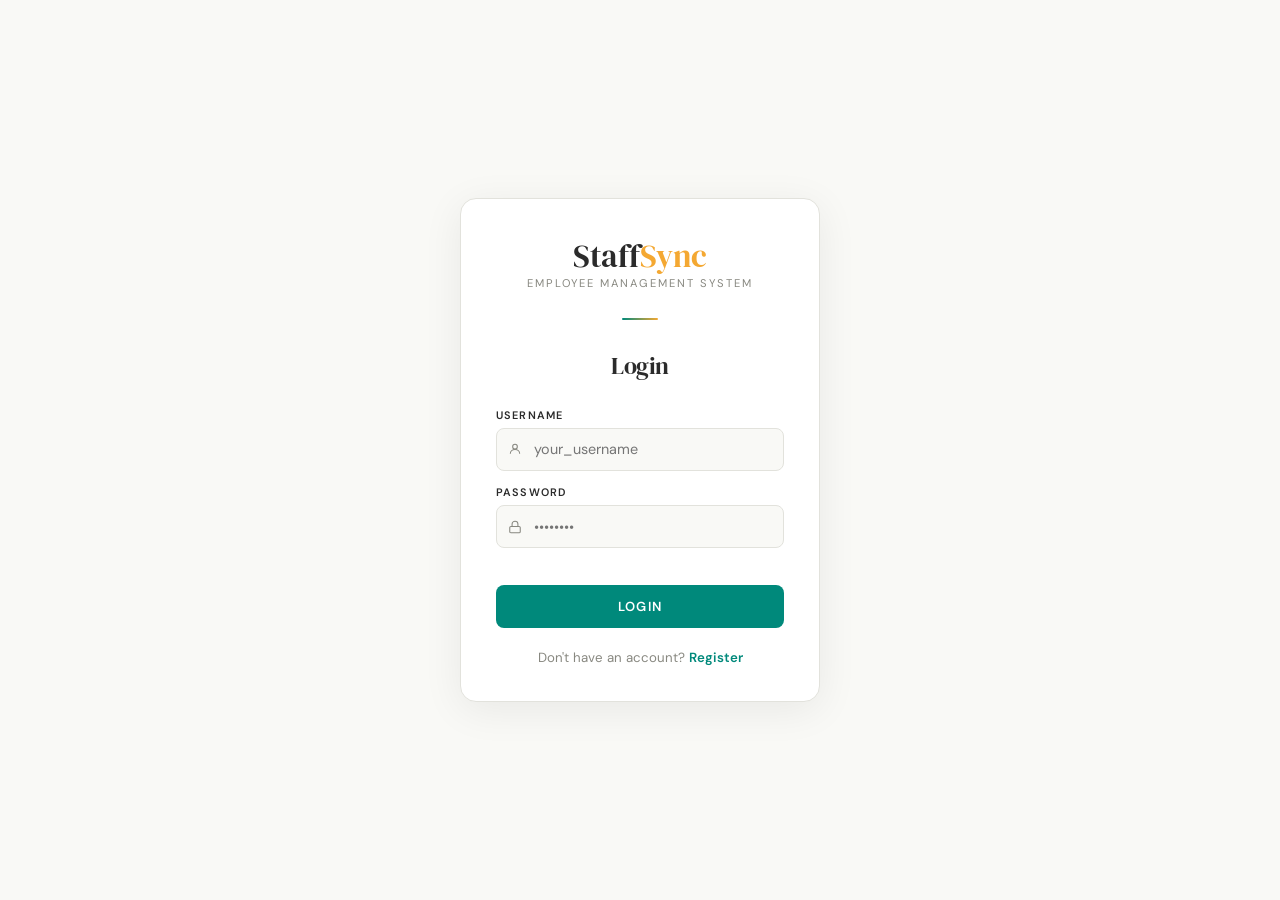
==== app/src/main/resources/static/index.html @ 8f1fc019 "Add feat: sort by column" ====
<!DOCTYPE html>
<html lang="en">
<head>
    <meta charset="UTF-8">
    <meta name="viewport" content="width=device-width, initial-scale=1.0">
    <title>Dashboard — Employee Management System</title>
    <link href="https://fonts.googleapis.com/css2?family=DM+Serif+Display:ital@0;1&family=DM+Sans:wght@300;400;500;600&display=swap" rel="stylesheet">
    <link rel="stylesheet" href="css/style.css">
    <style>
        .navbar-logo-accent { color: var(--teal); }

        /* ── Shared stats row ── */
        .stats-row {
            display: grid;
            grid-template-columns: repeat(3, 1fr);
            gap: 1rem;
        }
        @media (max-width: 600px) { .stats-row { grid-template-columns: 1fr; } }

        .stats-section { margin-bottom: 0.5rem; }

        .stats-section-header {
            display: flex;
            align-items: center;
            justify-content: space-between;
            margin-bottom: 0.55rem;
            flex-wrap: wrap;
            gap: 0.5rem;
        }
        .stats-section-label {
            font-size: 0.67rem;
            font-weight: 700;
            letter-spacing: 0.1em;
            text-transform: uppercase;
            color: var(--muted);
            display: flex;
            align-items: center;
            gap: 0.4rem;
        }
        .section-dot {
            width: 7px; height: 7px;
            border-radius: 50%;
            display: inline-block;
            flex-shrink: 0;
        }
        .section-dot--global { background: var(--muted); }
        .section-dot--sel    { background: var(--teal); }

        /* ── Stat card — shared base ── */
        .stat-card {
            background: var(--surface);
            border: 1.5px solid var(--border);
            border-radius: 12px;
            padding: 1.1rem 1.3rem;
            display: flex;
            flex-direction: column;
            gap: 0.1rem;
        }
        /* Selection variant */
        .stat-card--sel {
            border-color: rgba(0,150,136,0.3);
            background: rgba(0,150,136,0.025);
        }

        .stat-label {
            font-size: 0.64rem;
            font-weight: 600;
            letter-spacing: 0.1em;
            text-transform: uppercase;
            color: var(--muted);
            margin-bottom: 0.15rem;
        }
        .stat-value {
            font-family: 'DM Serif Display', serif;
            font-size: 1.75rem;
            font-weight: 400;
            color: var(--charcoal);
            line-height: 1.1;
            min-height: 2rem;
        }
        .stat-value--salary { font-size: 1.35rem; }
        .stat-value--sel    { color: var(--teal); }
        /* Uncomputed placeholder style */
        .stat-value--empty  { color: var(--border); }

        /* ── Divider between rows ── */
        .stats-divider {
            display: flex;
            align-items: center;
            gap: 0.75rem;
            margin: 0.9rem 0;
        }
        .stats-divider-line  { flex: 1; height: 1px; background: var(--border); }
        .stats-divider-text  {
            font-size: 0.6rem;
            font-weight: 700;
            letter-spacing: 0.1em;
            text-transform: uppercase;
            color: var(--border);
            white-space: nowrap;
        }

        /* ── Calculate button ── */
        .btn-calc {
            display: inline-flex;
            align-items: center;
            gap: 0.35rem;
            font-family: 'DM Sans', sans-serif;
            font-size: 0.74rem;
            font-weight: 600;
            padding: 5px 12px;
            border-radius: 7px;
            border: 1.5px solid rgba(0,150,136,0.4);
            background: rgba(0,150,136,0.07);
            color: var(--teal);
            cursor: pointer;
            transition: background 0.18s, border-color 0.18s;
            white-space: nowrap;
        }
        .btn-calc:hover {
            background: rgba(0,150,136,0.15);
            border-color: var(--teal);
        }
        .btn-calc svg { width: 12px; height: 12px; }

        /* Filter badge + info */
        .filter-badge {
            font-size: 0.6rem;
            font-weight: 600;
            padding: 2px 7px;
            border-radius: 20px;
            background: var(--offwhite);
            color: var(--muted);
            border: 1px solid var(--border);
        }
        .filter-badge--active {
            background: rgba(0,150,136,0.1);
            color: var(--teal);
            border-color: rgba(0,150,136,0.3);
        }
        .sel-filter-info {
            font-size: 0.7rem;
            color: var(--muted);
            font-style: italic;
        }
        .sel-filter-info--active {
            color: var(--teal);
            font-style: normal;
            font-weight: 500;
        }
        .sel-header-right {
            display: flex;
            align-items: center;
            gap: 0.55rem;
        }

        /* ── Filter bar ── */
        .filter-bar {
            display: flex;
            align-items: center;
            gap: 0.65rem;
            flex-wrap: wrap;
            margin-bottom: 0.75rem;
        }
        .age-range-wrap { display: flex; align-items: center; gap: 0.4rem; flex-shrink: 0; }
        .age-range-input {
            width: 72px;
            padding: 0.62rem 0.75rem;
            font-family: 'DM Sans', sans-serif;
            font-size: 0.9rem;
            color: var(--charcoal);
            background: var(--offwhite);
            border: 1.5px solid var(--border);
            border-radius: 8px;
            outline: none;
            transition: border-color 0.2s, box-shadow 0.2s;
            -moz-appearance: textfield;
        }
        .age-range-input::-webkit-inner-spin-button,
        .age-range-input::-webkit-outer-spin-button { -webkit-appearance: none; }
        .age-range-input:focus { border-color: var(--teal); box-shadow: 0 0 0 3px var(--teal-glow); }
        .age-range-label { font-size: 0.75rem; color: var(--muted); white-space: nowrap; }

        .btn-clear {
            display: inline-flex;
            align-items: center;
            gap: 0.35rem;
            padding: 0.62rem 0.9rem;
            font-family: 'DM Sans', sans-serif;
            font-size: 0.82rem;
            font-weight: 600;
            border: 1.5px solid var(--border);
            border-radius: 8px;
            background: transparent;
            color: var(--muted);
            cursor: pointer;
            transition: border-color 0.2s, color 0.2s;
            white-space: nowrap;
            flex-shrink: 0;
        }
        .btn-clear:hover { border-color: var(--teal); color: var(--teal); }

        .results-count { font-size: 0.78rem; color: var(--muted); margin-bottom: 0.6rem; }

        /* ── Dept badge ── */
        .dept-badge {
            display: inline-block;
            font-size: 0.68rem;
            font-weight: 600;
            padding: 2px 10px;
            border-radius: 20px;
            background: var(--offwhite);
            border: 1px solid var(--border);
            color: var(--muted);
            letter-spacing: 0.04em;
        }

        /* ── Table ── */
        .table-container {
            background: var(--surface);
            border: 1.5px solid var(--border);
            border-radius: 12px;
            overflow: hidden;
        }
        .btn-action--secondary {
            background: var(--offwhite);
            color: var(--charcoal);
            border: 1.5px solid var(--border);
        }
        .btn-action--secondary:hover { border-color: var(--teal); color: var(--teal); }
        .btn-action--danger {
            background: transparent;
            color: var(--error);
            border: 1.5px solid var(--error);
        }
        .btn-action--danger:hover { background: rgba(192,57,43,0.07); }

        /* ── Report buttons ── */
        /* ── Sortable column headers ── */
        .th-sort:hover { color: var(--teal) !important; }
        .sort-arrow {
            display: inline-block;
            margin-left: 3px;
            opacity: 0.35;
            font-size: 0.7rem;
            transition: opacity 0.15s;
        }
        .th-sort:hover .sort-arrow { opacity: 0.7; }
        .sort-arrow.asc  { opacity: 1; color: var(--teal); }
        .sort-arrow.desc { opacity: 1; color: var(--teal); }

        @keyframes cardPop {
            0%   { transform: translateY(-3px); opacity: 0.7; }
            100% { transform: translateY(0);    opacity: 1; }
        }
        .card-pop { animation: cardPop 0.2s ease; }

        /* ── Pagination ── */
        .pagination {
            display: flex;
            align-items: center;
            justify-content: center;
            gap: 0.35rem;
            padding: 1rem 0 0.25rem;
            flex-wrap: wrap;
        }
        .page-btn {
            font-family: 'DM Sans', sans-serif;
            font-size: 0.8rem;
            font-weight: 500;
            padding: 0.45rem 0.85rem;
            border-radius: 7px;
            border: 1.5px solid var(--border);
            background: var(--offwhite);
            color: var(--charcoal);
            cursor: pointer;
            transition: border-color 0.18s, background 0.18s, color 0.18s;
            min-width: 36px;
        }
        .page-btn:hover:not(:disabled) {
            border-color: var(--teal);
            color: var(--teal);
        }
        .page-btn:disabled {
            opacity: 0.38;
            cursor: not-allowed;
        }
        .page-btn.active-page {
            background: var(--teal);
            border-color: var(--teal);
            color: #fff;
            cursor: default;
        }
    </style>
</head>
<body class="page-body">

<!-- Navbar injected by navbar.js -->

<main class="page-main">

    <!-- ── Page header ── -->
    <div class="page-header" style="display:flex;justify-content:space-between;align-items:flex-start;flex-wrap:wrap;gap:1rem;">
        <div>
            <h1 class="page-title">Employee Dashboard</h1>
            <p class="page-subtitle">Manage and view all employees</p>
        </div>
        <a href="add-employee.html" class="btn-action btn-action--primary">
            <svg viewBox="0 0 24 24" fill="none" stroke="currentColor" stroke-width="2"
                 stroke-linecap="round" stroke-linejoin="round" style="width:15px;height:15px">
                <line x1="12" y1="5" x2="12" y2="19"/><line x1="5" y1="12" x2="19" y2="12"/>
            </svg>
            Add Employee
        </a>
    </div>

    <!-- ══════════════════════════════════
         GLOBAL STATS — all employees
         ══════════════════════════════════ -->
    <div class="stats-section">
        <div class="stats-section-header">
            <span class="stats-section-label">
                <span class="section-dot section-dot--global"></span>
                All Employees
            </span>
        </div>
        <div class="stats-row">
            <div class="stat-card">
                <span class="stat-label">No. of Employees</span>
                <p class="stat-value" id="totalEmployees">—</p>
            </div>
            <div class="stat-card">
                <span class="stat-label">Average Salary</span>
                <p class="stat-value stat-value--salary" id="avgSalary">—</p>
            </div>
            <div class="stat-card">
                <span class="stat-label">Average Age</span>
                <p class="stat-value" id="avgAge">—</p>
            </div>
        </div>
    </div>

    <!-- ══════════════════════════════════
         SELECTION STATS — hidden until Calculate is clicked
         ══════════════════════════════════ -->
    <div id="selectionStatsSection" style="display:none;margin-bottom:0.5rem">
        <div class="stats-section-header" style="margin-bottom:0.55rem">
            <div style="display:flex;flex-direction:column;gap:0.2rem">
                <span class="stats-section-label">
                    <span class="section-dot section-dot--sel"></span>
                    Current View
                </span>
                <span class="sel-filter-info" id="selFilterInfo"></span>
            </div>
        </div>
        <div class="stats-row">
            <div class="stat-card stat-card--sel">
                <span class="stat-label">No. of Employees</span>
                <p class="stat-value stat-value--sel" id="selCount">—</p>
            </div>
            <div class="stat-card stat-card--sel">
                <span class="stat-label">Average Salary</span>
                <p class="stat-value stat-value--salary stat-value--sel" id="selAvgSalary">—</p>
            </div>
            <div class="stat-card stat-card--sel">
                <span class="stat-label">Average Age</span>
                <p class="stat-value stat-value--sel" id="selAvgAge">—</p>
            </div>
        </div>
    </div>

    <!-- ── Filters ── -->
    <div class="filter-bar" style="margin-top:1.25rem">
        <div class="search-wrap" style="flex:1;min-width:200px">
            <svg viewBox="0 0 24 24" stroke-linecap="round" stroke-linejoin="round">
                <circle cx="11" cy="11" r="8"/><line x1="21" y1="21" x2="16.65" y2="16.65"/>
            </svg>
            <input type="text" id="searchInput" class="search-input"
                   placeholder="Search by name or employee ID…" autocomplete="off">
        </div>

        <div class="category-wrap">
            <select id="departmentFilter" class="category-select">
                <option value="">All Departments</option>
                <option value="IT">IT</option>
                <option value="HR">HR</option>
                <option value="Finance">Finance</option>
                <option value="Marketing">Marketing</option>
                <option value="Sales">Sales</option>
                <option value="Operations">Operations</option>
                <option value="Engineering">Engineering</option>
            </select>
            <svg viewBox="0 0 24 24" stroke-width="2" stroke-linecap="round" stroke-linejoin="round">
                <polyline points="6 9 12 15 18 9"/>
            </svg>
        </div>

        <div class="age-range-wrap">
            <span class="age-range-label">Age</span>
            <input type="number" id="ageMinInput" class="age-range-input" placeholder="Min" min="0" max="120">
            <span class="age-range-label">–</span>
            <input type="number" id="ageMaxInput" class="age-range-input" placeholder="Max" min="0" max="120">
        </div>

        <button class="btn-clear" id="clearFiltersBtn">
            <svg viewBox="0 0 24 24" fill="none" stroke="currentColor" stroke-width="2"
                 stroke-linecap="round" stroke-linejoin="round" style="width:13px;height:13px">
                <line x1="18" y1="6" x2="6" y2="18"/><line x1="6" y1="6" x2="18" y2="18"/>
            </svg>
            Clear
        </button>

        <!-- Separator + Calculate Stats button — rightmost -->
        <div style="width:1px;height:24px;background:var(--border);flex-shrink:0;align-self:center"></div>
        <button class="btn-calc" id="calcSelBtn">
            <svg viewBox="0 0 24 24" fill="none" stroke="currentColor" stroke-width="2"
                 stroke-linecap="round" stroke-linejoin="round">
                <rect x="4" y="2" width="16" height="20" rx="2"/>
                <line x1="8" y1="6" x2="16" y2="6"/>
                <line x1="8" y1="10" x2="10" y2="10"/>
                <line x1="14" y1="10" x2="16" y2="10"/>
                <line x1="8" y1="14" x2="10" y2="14"/>
                <line x1="14" y1="14" x2="16" y2="14"/>
                <line x1="8" y1="18" x2="10" y2="18"/>
                <line x1="14" y1="18" x2="16" y2="18"/>
            </svg>
            Calculate Stats
        </button>
    </div>

    <p class="results-count" id="resultsCount"></p>

    <!-- ── Employee table ── -->
    <div class="table-container">
        <div style="overflow-x:auto">
            <table id="employeeTable" style="width:100%;border-collapse:collapse;display:none">
                <thead>
                <tr style="background:var(--offwhite);border-bottom:1.5px solid var(--border)">
                    <th class="th-sort" onclick="sortTable('employeeId')" style="padding:.75rem 1rem;font-size:.68rem;font-weight:600;letter-spacing:.08em;text-transform:uppercase;color:var(--muted);text-align:left;white-space:nowrap;cursor:pointer;user-select:none">Emp ID <span class="sort-arrow" id="sort-employeeId">↕</span></th>
                    <th class="th-sort" onclick="sortTable('name')" style="padding:.75rem 1rem;font-size:.68rem;font-weight:600;letter-spacing:.08em;text-transform:uppercase;color:var(--muted);text-align:left;cursor:pointer;user-select:none">Name <span class="sort-arrow" id="sort-name">↕</span></th>
                    <th class="th-sort" onclick="sortTable('dateOfBirth')" style="padding:.75rem 1rem;font-size:.68rem;font-weight:600;letter-spacing:.08em;text-transform:uppercase;color:var(--muted);text-align:left;white-space:nowrap;cursor:pointer;user-select:none">Date of Birth <span class="sort-arrow" id="sort-dateOfBirth">↕</span></th>
                    <th class="th-sort" onclick="sortTable('age')" style="padding:.75rem 1rem;font-size:.68rem;font-weight:600;letter-spacing:.08em;text-transform:uppercase;color:var(--muted);text-align:left;cursor:pointer;user-select:none">Age <span class="sort-arrow" id="sort-age">↕</span></th>
                    <th class="th-sort" onclick="sortTable('department')" style="padding:.75rem 1rem;font-size:.68rem;font-weight:600;letter-spacing:.08em;text-transform:uppercase;color:var(--muted);text-align:left;cursor:pointer;user-select:none">Department <span class="sort-arrow" id="sort-department">↕</span></th>
                    <th class="th-sort" onclick="sortTable('salary')" style="padding:.75rem 1rem;font-size:.68rem;font-weight:600;letter-spacing:.08em;text-transform:uppercase;color:var(--muted);text-align:left;cursor:pointer;user-select:none">Salary <span class="sort-arrow" id="sort-salary">↕</span></th>
                    <th style="padding:.75rem 1rem;font-size:.68rem;font-weight:600;letter-spacing:.08em;text-transform:uppercase;color:var(--muted);text-align:left">Actions</th>
                </tr>
                </thead>
                <tbody id="employeeTableBody"></tbody>
            </table>
        </div>

        <div id="emptyState" style="display:flex;flex-direction:column;align-items:center;justify-content:center;gap:.75rem;padding:4rem 2rem;color:var(--muted)">
            <svg viewBox="0 0 24 24" fill="none" stroke="currentColor" stroke-width="1.4"
                 style="width:40px;height:40px;stroke:var(--border)">
                <path d="M17 21v-2a4 4 0 00-4-4H5a4 4 0 00-4 4v2"/>
                <circle cx="9" cy="7" r="4"/>
                <path d="M23 21v-2a4 4 0 00-3-3.87"/><path d="M16 3.13a4 4 0 010 7.75"/>
            </svg>
            <p style="font-size:.9rem">No employees found.</p>
            <a href="add-employee.html" class="btn-action btn-action--primary"
               style="margin-top:.25rem;font-size:.8rem;padding:.55rem 1.1rem">Add First Employee</a>
        </div>
    </div>

    <!-- ── Pagination ── -->
    <div id="pagination" class="pagination"></div>

</main>

<!-- ── Delete modal ── -->
<div id="deleteModal"
     style="display:none;position:fixed;inset:0;background:rgba(0,0,0,0.45);z-index:999;align-items:center;justify-content:center">
    <div style="background:var(--surface);border-radius:14px;padding:2rem;max-width:380px;width:90%;text-align:center;box-shadow:0 8px 32px rgba(0,0,0,0.18)">
        <div style="display:flex;justify-content:center;margin-bottom:.75rem;color:var(--error)">
            <svg viewBox="0 0 24 24" fill="none" stroke="currentColor" stroke-width="1.8"
                 width="40" height="40" stroke-linecap="round" stroke-linejoin="round">
                <circle cx="12" cy="12" r="10"/>
                <line x1="12" y1="8" x2="12" y2="12"/>
                <line x1="12" y1="16" x2="12.01" y2="16"/>
            </svg>
        </div>
        <h2 style="font-family:'DM Serif Display',serif;margin-bottom:.4rem;color:var(--charcoal)">Delete Employee?</h2>
        <p style="color:var(--muted);font-size:.88rem;margin-bottom:1.25rem">
            <strong id="deleteEmployeeName"></strong> will be permanently removed.
        </p>
        <div style="display:flex;gap:.75rem;justify-content:center">
            <button onclick="closeDeleteModal()" class="btn-action btn-action--secondary"
                    style="flex:1;border:1.5px solid var(--border)">Cancel</button>
            <button id="confirmDeleteBtn" class="btn-action btn-action--danger" style="flex:1">Delete</button>
        </div>
    </div>
</div>

<script src="js/navbar.js"></script>
<script src="js/dashboard.js"></script>
</body>
</html>
---- app/src/main/resources/static/css/style.css ----
/* ============================================================
   Booktopia — Global Styles
   Fonts: DM Serif Display + DM Sans (load via Google Fonts)
   ============================================================ */

/* --- Variables --- */
:root {
  --charcoal:   #2B2B2B;
  --teal:       #00897B;
  --teal-dark:  #006B61;
  --teal-glow:  rgba(0,137,123,0.15);
  --offwhite:   #F9F9F6;
  --amber:      #F4A832;
  --amber-dark: #d4891a;
  --amber-glow: rgba(244,168,50,0.18);
  --muted:      #888880;
  --border:     #E2E2DC;
  --surface:    #FFFFFF;
  --error:      #c0392b;
  --success:    #2e7d52;
}

/* --- Reset --- */
*, *::before, *::after { box-sizing: border-box; margin: 0; padding: 0; }

html, body {
  font-family: 'DM Sans', sans-serif;
  background: var(--offwhite);
  color: var(--charcoal);
}

/* ============================================================
   AUTH PAGES (login.html / signup.html)
   ============================================================ */

.auth-body {
  display: flex;
  align-items: center;
  justify-content: center;
  min-height: 100vh;
  padding: 2rem;
  animation: fadeIn 0.4s ease both;
}

.auth-card {
  width: 100%;
  max-width: 360px;
  background: var(--surface);
  border-radius: 16px;
  border: 1.5px solid var(--border);
  padding: 2.6rem 2.2rem 2.2rem;
  box-shadow: 0 8px 40px rgba(0,0,0,0.07);
  animation: slideUp 0.5s cubic-bezier(.22,1,.36,1) 0.1s both;
}

.auth-brand { text-align: center; margin-bottom: 1.8rem; }

.auth-brand .logo {
  font-family: 'DM Serif Display', serif;
  font-size: 2rem;
  color: var(--charcoal);
  letter-spacing: -0.01em;
  line-height: 1;
  margin-bottom: 0.2rem;
}

.auth-brand .logo span { color: var(--amber); }

.auth-brand .tagline {
  font-size: 0.7rem;
  color: var(--muted);
  letter-spacing: 0.18em;
  text-transform: uppercase;
}

.auth-divider {
  width: 36px;
  height: 2px;
  background: linear-gradient(90deg, var(--teal), var(--amber));
  border-radius: 2px;
  margin: 1.5rem auto 1.8rem;
}

.auth-divider.auth-divider--reverse {
  background: linear-gradient(90deg, var(--amber), var(--teal));
}

.auth-card h1 {
  font-family: 'DM Serif Display', serif;
  font-size: 1.5rem;
  font-weight: 400;
  text-align: center;
  color: var(--charcoal);
  letter-spacing: -0.02em;
  margin-bottom: 1.6rem;
}

.field-group { margin-bottom: 0.9rem; }

.field-group label {
  display: block;
  font-size: 0.68rem;
  font-weight: 600;
  letter-spacing: 0.1em;
  text-transform: uppercase;
  color: var(--charcoal);
  margin-bottom: 0.38rem;
}

.input-wrap { position: relative; }

.input-wrap svg {
  position: absolute;
  left: 12px; top: 50%;
  transform: translateY(-50%);
  width: 14px; height: 14px;
  stroke: var(--muted);
  fill: none; stroke-width: 1.8;
  pointer-events: none;
  transition: stroke 0.2s;
}

.input-wrap input {
  width: 100%;
  padding: 0.72rem 1rem 0.72rem 2.3rem;
  font-family: 'DM Sans', sans-serif;
  font-size: 0.9rem;
  color: var(--charcoal);
  background: var(--offwhite);
  border: 1.5px solid var(--border);
  border-radius: 8px;
  outline: none;
  transition: border-color 0.2s, box-shadow 0.2s, background 0.2s;
}

.input-wrap input:focus {
  border-color: var(--teal);
  box-shadow: 0 0 0 3px var(--teal-glow);
  background: #fff;
}

.input-wrap:focus-within svg { stroke: var(--teal); }

/* Password strength */
.strength-bar { display: flex; gap: 4px; margin-top: 6px; }

.strength-seg {
  flex: 1; height: 3px;
  border-radius: 2px;
  background: var(--border);
  transition: background 0.3s;
}

.strength-seg.weak   { background: var(--error); }
.strength-seg.fair   { background: var(--amber); }
.strength-seg.good   { background: #7ab648; }
.strength-seg.strong { background: var(--success); }

.strength-label {
  font-size: 0.68rem;
  color: var(--muted);
  margin-top: 4px;
  min-height: 1em;
}

/* Primary button — Login / Sign Up */
.btn-primary {
  width: 100%;
  margin-top: 1.4rem;
  padding: 0.82rem;
  font-family: 'DM Sans', sans-serif;
  font-size: 0.82rem;
  font-weight: 600;
  letter-spacing: 0.1em;
  text-transform: uppercase;
  color: #fff;
  background: var(--teal);
  border: none;
  border-radius: 8px;
  cursor: pointer;
  transition: background 0.2s, transform 0.15s, box-shadow 0.2s;
}

.btn-primary:hover {
  background: var(--teal-dark);
  transform: translateY(-1px);
  box-shadow: 0 6px 18px rgba(0,137,123,0.28);
}

.btn-primary:active { transform: translateY(0); box-shadow: none; }

.auth-footer { text-align: center; margin-top: 1.3rem; font-size: 0.83rem; color: var(--muted); }
.auth-footer a { color: var(--teal); font-weight: 600; text-decoration: none; }
.auth-footer a:hover { text-decoration: underline; }

/* ============================================================
   NAVBAR
   ============================================================ */

.navbar {
  position: sticky;
  top: 0;
  z-index: 100;
  display: flex;
  align-items: center;
  justify-content: space-between;
  gap: 1rem;
  padding: 0 2rem;
  height: 64px;
  background: var(--surface);
  border-bottom: 1.5px solid var(--border);
  box-shadow: 0 2px 12px rgba(0,0,0,0.05);
}

.navbar-brand {
  display: flex;
  flex-direction: column;
  justify-content: center;
  text-decoration: none;
  line-height: 1;
  flex-shrink: 0;
}

.navbar-logo {
  font-family: 'DM Serif Display', serif;
  font-size: 1.45rem;
  color: var(--charcoal);
  letter-spacing: -0.01em;
}

.navbar-logo-accent { color: var(--amber); }

.navbar-tagline {
  font-size: 0.6rem;
  color: var(--muted);
  letter-spacing: 0.16em;
  text-transform: uppercase;
  margin-top: 2px;
}

.navbar-actions {
  display: flex;
  align-items: center;
  gap: 0.5rem;
}

.nav-btn {
  display: inline-flex;
  align-items: center;
  gap: 0.35rem;
  padding: 0.45rem 0.9rem;
  font-family: 'DM Sans', sans-serif;
  font-size: 0.78rem;
  font-weight: 600;
  letter-spacing: 0.04em;
  border-radius: 7px;
  border: none;
  cursor: pointer;
  text-decoration: none;
  transition: background 0.18s, color 0.18s, transform 0.12s;
  white-space: nowrap;
}

.nav-btn svg {
  width: 14px;
  height: 14px;
  flex-shrink: 0;
}

.nav-btn--ghost {
  background: transparent;
  color: var(--charcoal);
}

.nav-btn--ghost:hover {
  background: var(--offwhite);
  color: var(--teal);
}

.nav-btn--primary {
  background: var(--teal);
  color: #fff;
}

.nav-btn--primary:hover {
  background: var(--teal-dark);
  transform: translateY(-1px);
}

.nav-btn--logout {
  background: transparent;
  color: var(--muted);
  border: 1.5px solid var(--border);
}

.nav-btn--logout:hover {
  border-color: var(--error);
  color: var(--error);
  background: rgba(192,57,43,0.06);
}

.navbar-user {
  display: flex;
  align-items: center;
  gap: 0.6rem;
  padding-left: 0.6rem;
  border-left: 1.5px solid var(--border);
  margin-left: 0.2rem;
}

.navbar-user-info {
  display: flex;
  flex-direction: column;
  line-height: 1.2;
}

.navbar-username {
  font-size: 0.8rem;
  font-weight: 600;
  color: var(--charcoal);
}

.navbar-role {
  font-size: 0.65rem;
  color: var(--teal);
  font-weight: 600;
  letter-spacing: 0.08em;
  text-transform: uppercase;
}

.navbar-hamburger {
  display: none;
  flex-direction: column;
  gap: 5px;
  background: none;
  border: none;
  cursor: pointer;
  padding: 4px;
}

.navbar-hamburger span {
  display: block;
  width: 22px;
  height: 2px;
  background: var(--charcoal);
  border-radius: 2px;
  transition: transform 0.2s, opacity 0.2s;
}

.navbar-hamburger.is-open span:nth-child(1) { transform: translateY(7px) rotate(45deg); }
.navbar-hamburger.is-open span:nth-child(2) { opacity: 0; }
.navbar-hamburger.is-open span:nth-child(3) { transform: translateY(-7px) rotate(-45deg); }

@media (max-width: 640px) {
  .navbar { padding: 0 1rem; }

  .navbar-hamburger { display: flex; }

  .navbar-actions {
    display: none;
    position: absolute;
    top: 64px;
    left: 0; right: 0;
    background: var(--surface);
    border-bottom: 1.5px solid var(--border);
    flex-direction: column;
    align-items: flex-start;
    gap: 0.25rem;
    padding: 0.75rem 1rem 1rem;
    box-shadow: 0 4px 16px rgba(0,0,0,0.08);
  }

  .navbar-actions--open { display: flex; }

  .navbar-user { border-left: none; padding-left: 0; flex-wrap: wrap; }

  .nav-btn { width: 100%; }
}

/* ============================================================
   CATALOG PAGE
   ============================================================ */

.catalog-body {
  display: block;
  background: var(--offwhite);
  padding: 0;
}

.catalog-main {
  padding-top: 2rem;
}

.catalog-body h1 {
  font-family: 'DM Serif Display', serif;
  text-align: center;
  margin: 20px 0;
  color: var(--charcoal);
}

.top-links {
  text-align: center;
  margin-bottom: 20px;
}

.top-links a {
  margin: 0 15px;
  text-decoration: none;
  color: #fff;
  background-color: var(--teal);
  padding: 8px 16px;
  border-radius: 5px;
  transition: background 0.2s;
}

.top-links a:hover { background-color: var(--teal-dark); }

/* Book cards */
#bookList {
  display: grid;
  grid-template-columns: repeat(5, 1fr);
  gap: 1.25rem;
  max-width: 1200px;
  margin: 0 auto;
  padding: 0 20px;
}

@media (max-width: 1024px) {
  #bookList { grid-template-columns: repeat(3, 1fr); }
}

@media (max-width: 640px) {
  #bookList { grid-template-columns: repeat(2, 1fr); }
}

.book {
  background: var(--surface);
  border-radius: 10px;
  box-shadow: 0 4px 12px rgba(0,0,0,0.08);
  padding: 15px;
  text-align: center;
  transition: transform 0.2s;
  display: flex;
  flex-direction: column;
  align-items: center;
}

.book:hover { transform: translateY(-5px); }

.book img {
  width: 150px;
  height: 150px;
  object-fit: cover;
  border-radius: 5px;
}

.book h3 { margin: 10px 0 5px; font-size: 1.1rem; color: var(--charcoal); }
.book p  { font-size: 0.9rem; color: var(--muted); }

.book-actions {
  margin-top: auto;
  padding-top: 10px;
  width: 100%;
  display: flex;
  flex-direction: column;
  align-items: center;
  gap: 6px;
}

/* View Book — white bg, border */
.btn-view-book {
  width: 100%;
  padding: 7px 12px;
  border: 1.5px solid var(--border);
  border-radius: 5px;
  background: var(--offwhite);
  color: var(--charcoal);
  font-family: 'DM Sans', sans-serif;
  font-weight: 600;
  font-size: 0.82rem;
  cursor: pointer;
  transition: border-color 0.2s, color 0.2s;
}

.btn-view-book:hover {
  border-color: var(--teal);
  color: var(--teal);
}

/* Add to Cart + Buy Now side by side */
.book-action-row {
  display: flex;
  gap: 6px;
  width: 100%;
}

.book-action-row button {
  flex: 1;
  padding: 7px 6px;
  border: none;
  border-radius: 5px;
  font-family: 'DM Sans', sans-serif;
  font-weight: bold;
  font-size: 0.72rem;
  cursor: pointer;
  transition: background 0.2s;
}

/* Add to Cart — teal */
.book-action-row button:first-of-type {
  background: var(--teal);
  color: #fff;
}
.book-action-row button:first-of-type:hover { background: var(--teal-dark); }

/* Buy Now — amber */
.book-action-row button:last-of-type {
  background: var(--amber);
  color: #fff;
}
.book-action-row button:last-of-type:hover { background: var(--amber-dark); }

/* Locked state for unauthenticated users */
.btn-locked {
  opacity: 0.38;
  cursor: not-allowed;
  color: var(--muted) !important;
  background: var(--offwhite) !important;
  border: 1.5px solid var(--border) !important;
  pointer-events: auto;
}

/* Category badges */
.category-badges {
  display: flex;
  flex-wrap: wrap;
  justify-content: center;
  gap: 4px;
  margin: 6px 0 10px;
}

.category-badge {
  font-size: 0.68rem;
  padding: 2px 8px;
  border-radius: 20px;
  background: var(--offwhite);
  border: 1px solid var(--border);
  color: var(--muted);
}

/* Pagination */
.pagination { text-align: center; margin: 20px 0; }

.pagination button {
  margin: 0 5px;
  padding: 6px 10px;
  border: none;
  border-radius: 5px;
  cursor: pointer;
  background: #f0f0f0;
  font-weight: bold;
  transition: background 0.2s;
}

.pagination button:hover { background: #ddd; }
.pagination .active-page  { background: var(--teal); color: #fff; }

/* Qty selector */
.qty-selector { display: flex; align-items: center; gap: 5px; margin-top: 5px; }

.qty-selector button {
  width: 30px; height: 30px;
  font-size: 18px; font-weight: bold;
  cursor: pointer;
  background: #f0f0f0;
  border: 1px solid var(--border);
  border-radius: 4px;
}

.qty-selector input {
  width: 50px;
  text-align: center;
  font-size: 16px;
  border: 1px solid var(--border);
  border-radius: 4px;
  padding: 4px;
}

/* Cart item */
.cart-item {
  display: flex;
  align-items: center;
  margin: 10px 0;
  padding: 10px;
  border-bottom: 1px solid var(--border);
}

.cart-item img { width: 80px; height: 100px; object-fit: cover; margin-right: 15px; }
.cart-info h3  { margin: 0; font-size: 18px; }
.cart-info p   { margin: 5px 0; }

/* ============================================================
   MODAL
   ============================================================ */

.modal-overlay {
  position: fixed;
  inset: 0;
  background: rgba(0,0,0,0.5);
  display: flex;
  justify-content: center;
  align-items: center;
  z-index: 999;
}

.modal {
  background: var(--surface);
  padding: 25px;
  width: 350px;
  border-radius: 10px;
  box-shadow: 0 8px 20px rgba(0,0,0,0.25);
  text-align: center;
}

.modal img    { width: 120px; height: 120px; object-fit: cover; margin-bottom: 10px; }
.modal h2     { margin-bottom: 15px; color: var(--teal); font-family: 'DM Serif Display', serif; }
.modal label  { font-weight: bold; margin-top: 10px; display: block; text-align: left; }

.modal select,
.modal input {
  width: 90%;
  padding: 5px;
  margin: 5px 0 10px;
  border-radius: 5px;
  border: 1px solid var(--border);
}

.modal button {
  margin: 5px;
  padding: 8px 15px;
  border: none;
  border-radius: 5px;
  cursor: pointer;
  font-weight: bold;
  transition: background 0.2s;
}

.modal button:first-of-type { background: var(--teal); color: #fff; }
.modal button:first-of-type:hover { background: var(--teal-dark); }
.modal button:last-of-type  { background: #f0f0f0; color: var(--charcoal); }
.modal button:last-of-type:hover  { background: #e0e0e0; }

/* Named button classes always override the generic first/last-of-type rules */
.modal .modal-btn-amber,
.modal .modal-btn-amber:first-of-type,
.modal .modal-btn-amber:last-of-type { background: var(--amber) !important; color: #fff !important; border: none !important; }
.modal .modal-btn-amber:hover,
.modal .modal-btn-amber:first-of-type:hover,
.modal .modal-btn-amber:last-of-type:hover { background: var(--amber-dark) !important; }

.modal .modal-btn-teal,
.modal .modal-btn-teal:first-of-type,
.modal .modal-btn-teal:last-of-type { background: var(--teal) !important; color: #fff !important; border: none !important; }
.modal .modal-btn-teal:hover,
.modal .modal-btn-teal:first-of-type:hover,
.modal .modal-btn-teal:last-of-type:hover { background: var(--teal-dark) !important; }

.modal .modal-btn-ghost,
.modal .modal-btn-ghost:first-of-type,
.modal .modal-btn-ghost:last-of-type { background: transparent !important; color: var(--charcoal) !important; border: 1.5px solid var(--border) !important; }
.modal .modal-btn-ghost:hover,
.modal .modal-btn-ghost:first-of-type:hover,
.modal .modal-btn-ghost:last-of-type:hover { background: transparent !important; border-color: var(--teal) !important; color: var(--teal) !important; }

.modal-lock-icon {
  display: flex;
  justify-content: center;
  margin-bottom: 0.75rem;
  color: var(--muted);
}

/* Book detail modal */
.modal--book {
  max-width: 620px;
  width: 92vw;
  padding: 2rem;
  position: relative;
  text-align: left;
}

.modal-close {
  position: absolute;
  top: 14px;
  right: 16px;
  background: none;
  border: none;
  font-size: 1.1rem;
  color: var(--muted);
  cursor: pointer;
  line-height: 1;
  padding: 4px 6px;
  border-radius: 4px;
  transition: color 0.15s, background 0.15s;
  margin: 0;
}

.modal-close:hover {
  color: var(--charcoal);
  background: var(--offwhite);
}

.modal-book-layout {
  display: flex;
  gap: 1.5rem;
  align-items: flex-start;
}

.modal-book-cover img {
  width: 130px;
  border-radius: 8px;
  object-fit: cover;
  box-shadow: 0 4px 14px rgba(0,0,0,0.12);
  height: auto;
}

.modal-book-info { flex: 1; }

.modal-book-title {
  font-family: 'DM Serif Display', serif;
  font-size: 1.35rem;
  margin: 0 0 0.3rem;
  color: var(--charcoal);
}

.modal-book-author {
  color: var(--muted);
  font-size: 0.9rem;
  margin: 0 0 0.5rem;
}

.modal-book-price {
  font-weight: 600;
  font-size: 1.1rem;
  color: var(--teal);
  margin: 0 0 0.6rem;
}

.modal-book-desc {
  font-size: 0.88rem;
  color: var(--charcoal);
  line-height: 1.6;
  margin-top: 0.75rem;
}

.modal-loading {
  padding: 2rem;
  text-align: center;
  color: var(--muted);
  font-size: 0.9rem;
}

@media (max-width: 480px) {
  .modal-book-layout { flex-direction: column; }
  .modal-book-cover img { width: 100%; max-width: 200px; }
}

/* ============================================================
   SHARED PAGE LAYOUT (cart.html / orders.html)
   ============================================================ */

body.page-body {
  display: block;
  padding: 0;
  animation: fadeIn 0.4s ease both;
}

.page-main {
  max-width: 1000px;
  margin: 0 auto;
  padding: 2.5rem 1.5rem 4rem;
}

.page-header { margin-bottom: 2rem; }

.page-title {
  font-family: 'DM Serif Display', serif;
  font-size: 2rem;
  font-weight: 400;
  color: var(--charcoal);
  letter-spacing: -0.02em;
}

.page-subtitle {
  font-size: 0.85rem;
  color: var(--muted);
  margin-top: 0.3rem;
}

/* User select control */
.page-controls { margin-bottom: 1.8rem; }

.select-wrap {
  display: inline-flex;
  flex-direction: column;
  gap: 0.35rem;
}

.select-label {
  font-size: 0.68rem;
  font-weight: 600;
  letter-spacing: 0.1em;
  text-transform: uppercase;
  color: var(--charcoal);
}

.select-field-wrap {
  position: relative;
  display: inline-flex;
  align-items: center;
}

.select-field-wrap > svg:first-child {
  position: absolute;
  left: 10px;
  width: 14px; height: 14px;
  stroke: var(--muted);
  fill: none;
  pointer-events: none;
}

.select-field-wrap select {
  appearance: none;
  padding: 0.6rem 2.4rem 0.6rem 2.2rem;
  font-family: 'DM Sans', sans-serif;
  font-size: 0.88rem;
  color: var(--charcoal);
  background: var(--surface);
  border: 1.5px solid var(--border);
  border-radius: 8px;
  outline: none;
  cursor: pointer;
  min-width: 220px;
  transition: border-color 0.2s, box-shadow 0.2s;
}

.select-field-wrap select:focus {
  border-color: var(--teal);
  box-shadow: 0 0 0 3px var(--teal-glow);
}

.select-chevron {
  position: absolute;
  right: 9px;
  width: 14px; height: 14px;
  stroke: var(--muted);
  fill: none;
  pointer-events: none;
}

/* Data container */
.data-container {
  background: var(--surface);
  border: 1.5px solid var(--border);
  border-radius: 12px;
  overflow: hidden;
  min-height: 200px;
}

/* Empty state */
.empty-state {
  display: flex;
  flex-direction: column;
  align-items: center;
  justify-content: center;
  gap: 0.75rem;
  padding: 4rem 2rem;
  color: var(--muted);
}

.empty-state svg { width: 40px; height: 40px; stroke: var(--border); }
.empty-state p   { font-size: 0.9rem; }

/* Loading */
.table-loading {
  padding: 3rem;
  text-align: center;
  color: var(--muted);
  font-size: 0.88rem;
}

/* Table */
.table-wrap { overflow-x: auto; }

.data-table {
  width: 100%;
  border-collapse: collapse;
  font-size: 0.88rem;
}

.data-table thead tr {
  background: var(--offwhite);
  border-bottom: 1.5px solid var(--border);
}

.data-table th {
  padding: 0.75rem 1rem;
  font-size: 0.68rem;
  font-weight: 600;
  letter-spacing: 0.08em;
  text-transform: uppercase;
  color: var(--muted);
  text-align: left;
  white-space: nowrap;
}

.data-table td {
  padding: 0.85rem 1rem;
  border-bottom: 1px solid var(--border);
  color: var(--charcoal);
  vertical-align: middle;
}

.data-table tbody tr:last-child td { border-bottom: none; }
.data-table tbody tr:hover { background: #fafafa; }

.td-check   { width: 40px; text-align: center; }
.td-center  { text-align: center; }
.td-price   { font-variant-numeric: tabular-nums; white-space: nowrap; }
.td-bold    { font-weight: 600; }
.td-title   { font-weight: 500; }
.td-actions { white-space: nowrap; }

/* Checkbox */
.table-checkbox {
  width: 15px; height: 15px;
  accent-color: var(--teal);
  cursor: pointer;
}

/* Table buttons */
.tbl-btn {
  display: inline-flex;
  align-items: center;
  padding: 0.32rem 0.7rem;
  font-family: 'DM Sans', sans-serif;
  font-size: 0.75rem;
  font-weight: 600;
  border-radius: 5px;
  border: 1.5px solid transparent;
  cursor: pointer;
  transition: all 0.15s;
  margin-right: 4px;
}

.tbl-btn--ghost {
  background: transparent;
  border-color: var(--border);
  color: var(--charcoal);
}

.tbl-btn--ghost:hover {
  border-color: var(--teal);
  color: var(--teal);
  background: var(--teal-glow);
}

.tbl-btn--danger {
  background: transparent;
  border-color: var(--border);
  color: var(--muted);
}

.tbl-btn--danger:hover {
  border-color: var(--error);
  color: var(--error);
  background: rgba(192,57,43,0.06);
}

/* Page footer actions */
.page-footer-actions {
  margin-top: 1.2rem;
  display: flex;
  justify-content: flex-end;
}

.btn-action {
  display: inline-flex;
  align-items: center;
  gap: 0.5rem;
  padding: 0.72rem 1.4rem;
  font-family: 'DM Sans', sans-serif;
  font-size: 0.82rem;
  font-weight: 600;
  letter-spacing: 0.06em;
  border-radius: 8px;
  border: none;
  cursor: pointer;
  transition: background 0.2s, transform 0.15s, box-shadow 0.2s;
}

.btn-action svg { width: 15px; height: 15px; }

.btn-action--primary {
  background: var(--teal);
  color: #fff;
}

.btn-action--primary:hover {
  background: var(--teal-dark);
  transform: translateY(-1px);
  box-shadow: 0 6px 18px rgba(0,137,123,0.28);
}

.btn-action--primary:disabled {
  opacity: 0.6;
  cursor: not-allowed;
  transform: none;
  box-shadow: none;
}

/* Order cards */
.order-card { border-bottom: 1.5px solid var(--border); }
.order-card:last-child { border-bottom: none; }

.order-card-header {
  display: flex;
  align-items: center;
  justify-content: space-between;
  padding: 1rem 1.2rem 0.6rem;
  gap: 1rem;
  flex-wrap: wrap;
}

.order-card-meta {
  display: flex;
  align-items: baseline;
  gap: 0.8rem;
}

.order-id {
  font-family: 'DM Serif Display', serif;
  font-size: 1.05rem;
  color: var(--charcoal);
}

.order-date {
  font-size: 0.78rem;
  color: var(--muted);
}

/* Status badge */
.status-badge {
  display: inline-block;
  padding: 0.28rem 0.75rem;
  font-size: 0.68rem;
  font-weight: 700;
  letter-spacing: 0.1em;
  text-transform: uppercase;
  border-radius: 20px;
}

.status--pending   { background: rgba(244,168,50,0.15); color: #b87b00; }
.status--completed { background: rgba(46,125,82,0.12);  color: var(--success); }
.status--cancelled { background: rgba(192,57,43,0.1);   color: var(--error); }

.modal-book-actions {
  margin-top: 1.2rem;
  border-top: 1.5px solid var(--border);
  padding-top: 1rem;
}

.modal-action-row {
  display: flex;
  gap: 8px;
}

.modal-expand {
  display: flex;
  flex-direction: column;
  gap: 0.6rem;
}

.modal-expand-row {
  display: flex;
  align-items: center;
  justify-content: space-between;
  font-size: 0.88rem;
}

.modal-expand-row label {
  font-weight: 600;
  font-size: 0.75rem;
  letter-spacing: 0.06em;
  text-transform: uppercase;
  color: var(--muted);
}

.modal-expand-row input {
  width: 70px;
  padding: 4px 8px;
  text-align: center;
  border: 1.5px solid var(--border);
  border-radius: 6px;
  font-size: 0.88rem;
  outline: none;
}

.modal-expand-row input:focus {
  border-color: var(--teal);
  box-shadow: 0 0 0 3px var(--teal-glow);
}

.modal-expand-row strong {
  font-size: 1rem;
  color: var(--teal);
}

.modal-btn-teal {
  flex: 1;
  padding: 8px 12px;
  background: var(--teal);
  color: #fff;
  border: none;
  border-radius: 5px;
  font-weight: 600;
  font-size: 0.82rem;
  cursor: pointer;
  transition: background 0.2s;
}
.modal-btn-teal:hover { background: var(--teal-dark); }

.modal-btn-amber {
  flex: 1;
  padding: 8px 12px;
  background: var(--amber);
  color: #fff;
  border: none;
  border-radius: 5px;
  font-weight: 600;
  font-size: 0.82rem;
  cursor: pointer;
  transition: background 0.2s;
}
.modal-btn-amber:hover { background: var(--amber-dark); }

.modal-btn-ghost {
  flex: 1;
  padding: 8px 12px;
  background: transparent;
  color: var(--charcoal);
  border: 1.5px solid var(--border);
  border-radius: 5px;
  font-weight: 600;
  font-size: 0.82rem;
  cursor: pointer;
  transition: border-color 0.2s, color 0.2s;
}
.modal-btn-ghost:hover { border-color: var(--teal); color: var(--teal); }

.modal--success {
  text-align: center;
  padding: 2rem;
}

.success-icon {
  display: flex;
  justify-content: center;
  margin-bottom: 1rem;
  color: var(--success);
}

.modal--success h2 {
  font-family: 'DM Serif Display', serif;
  color: var(--charcoal);
  margin-bottom: 0.5rem;
}

.modal--success p {
  color: var(--muted);
  font-size: 0.9rem;
  margin-bottom: 1.2rem;
}

/* Toast notification */
.toast {
  position: fixed;
  bottom: 1.5rem;
  right: 1.5rem;
  padding: 0.8rem 1.2rem;
  border-radius: 8px;
  font-size: 0.85rem;
  font-weight: 500;
  color: #fff;
  opacity: 0;
  transform: translateY(8px);
  transition: opacity 0.25s, transform 0.25s;
  z-index: 9999;
  max-width: 320px;
  box-shadow: 0 4px 16px rgba(0,0,0,0.15);
}

.toast--success { background: var(--success); }
.toast--error   { background: var(--error); }
.toast--visible { opacity: 1; transform: translateY(0); }

/* ============================================================
   Animations
   ============================================================ */

@keyframes fadeIn  { from { opacity: 0 } to { opacity: 1 } }
@keyframes slideUp { from { opacity: 0; transform: translateY(16px) } to { opacity: 1; transform: translateY(0) } }

/* ============================================================
   List / Table view  (shared by catalog & manage-users)
   ============================================================ */

.list-view { display: block; max-width: 1200px; margin: 0 auto; padding: 0 20px; }

.list-table {
  width: 100%;
  border-collapse: collapse;
  background: var(--surface);
  border: 1.5px solid var(--border);
  border-radius: 12px;
  overflow: hidden;
}

.list-table thead tr {
  background: var(--offwhite);
  border-bottom: 1.5px solid var(--border);
}

.list-table th {
  padding: 0.7rem 1rem;
  font-size: 0.68rem;
  font-weight: 600;
  letter-spacing: 0.08em;
  text-transform: uppercase;
  color: var(--muted);
  text-align: left;
  white-space: nowrap;
}

.list-table td {
  padding: 0.75rem 1rem;
  border-bottom: 1px solid var(--border);
  color: var(--charcoal);
  vertical-align: middle;
  font-size: 0.88rem;
}

.list-table tbody tr:last-child td { border-bottom: none; }
.list-table tbody tr:hover { background: #fafafa; }

.list-cover {
  width: 36px;
  height: 48px;
  object-fit: cover;
  border-radius: 4px;
  border: 1px solid var(--border);
  display: block;
}

.list-title  { font-weight: 600; }
.list-author { color: var(--muted); font-size: 0.82rem; margin-top: 2px; }
.list-price  { font-variant-numeric: tabular-nums; white-space: nowrap; font-weight: 500; color: var(--teal); }

.list-actions { display: flex; gap: 4px; flex-wrap: nowrap; }

.list-badge {
  font-size: 0.65rem;
  padding: 2px 7px;
  border-radius: 20px;
  background: var(--offwhite);
  border: 1px solid var(--border);
  color: var(--muted);
  white-space: nowrap;
  display: inline-block;
}

.list-badges { display: flex; flex-wrap: wrap; gap: 3px; }

/* Shared catalog controls (search bar row) */
.catalog-controls {
  display: flex;
  align-items: center;
  gap: 0.65rem;
  max-width: 1200px;
  margin: 1.5rem auto 0.75rem;
  padding: 0 20px;
  flex-wrap: nowrap;
}

.search-wrap { position: relative; flex: 1; min-width: 0; }
.search-wrap svg {
  position: absolute; left: 11px; top: 50%; transform: translateY(-50%);
  width: 14px; height: 14px; stroke: var(--muted); fill: none;
  stroke-width: 1.8; pointer-events: none; transition: stroke 0.2s;
}
.search-wrap:focus-within svg { stroke: var(--teal); }

.search-input {
  width: 100%;
  padding: 0.62rem 1rem 0.62rem 2.3rem;
  font-family: 'DM Sans', sans-serif;
  font-size: 0.9rem;
  color: var(--charcoal);
  background: var(--offwhite);
  border: 1.5px solid var(--border);
  border-radius: 8px;
  outline: none;
  transition: border-color 0.2s, box-shadow 0.2s, background 0.2s;
}
.search-input::placeholder { color: var(--muted); }
.search-input:focus { border-color: var(--teal); box-shadow: 0 0 0 3px var(--teal-glow); background: var(--surface); }

.category-wrap { position: relative; display: inline-flex; align-items: center; flex-shrink: 0; }
.category-wrap svg { position: absolute; right: 9px; width: 13px; height: 13px; stroke: var(--muted); fill: none; pointer-events: none; }

.category-select {
  appearance: none;
  padding: 0.62rem 2.2rem 0.62rem 0.9rem;
  font-family: 'DM Sans', sans-serif;
  font-size: 0.9rem;
  color: var(--charcoal);
  background: var(--offwhite);
  border: 1.5px solid var(--border);
  border-radius: 8px;
  outline: none;
  cursor: pointer;
  transition: border-color 0.2s, box-shadow 0.2s;
}
.category-select:focus { border-color: var(--teal); box-shadow: 0 0 0 3px var(--teal-glow); }

.results-count {
  text-align: left;
  font-size: 0.78rem;
  color: var(--muted);
  margin: 0 auto 0.75rem;
  max-width: 1200px;
  padding: 0 20px;
}

.view-toggle {
  display: flex; gap: 2px; background: var(--offwhite);
  border: 1.5px solid var(--border); border-radius: 8px; padding: 3px; flex-shrink: 0;
}
.view-toggle-btn {
  display: flex; align-items: center; justify-content: center;
  width: 32px; height: 32px; border: none; border-radius: 6px;
  background: transparent; color: var(--muted); cursor: pointer;
  transition: background 0.15s, color 0.15s;
}
.view-toggle-btn svg { width: 15px; height: 15px; stroke: currentColor; fill: none; stroke-width: 1.8; stroke-linecap: round; stroke-linejoin: round; }
.view-toggle-btn.active { background: var(--surface); color: var(--teal); box-shadow: 0 1px 4px rgba(0,0,0,0.08); }
.view-toggle-btn:hover:not(.active) { color: var(--charcoal); }
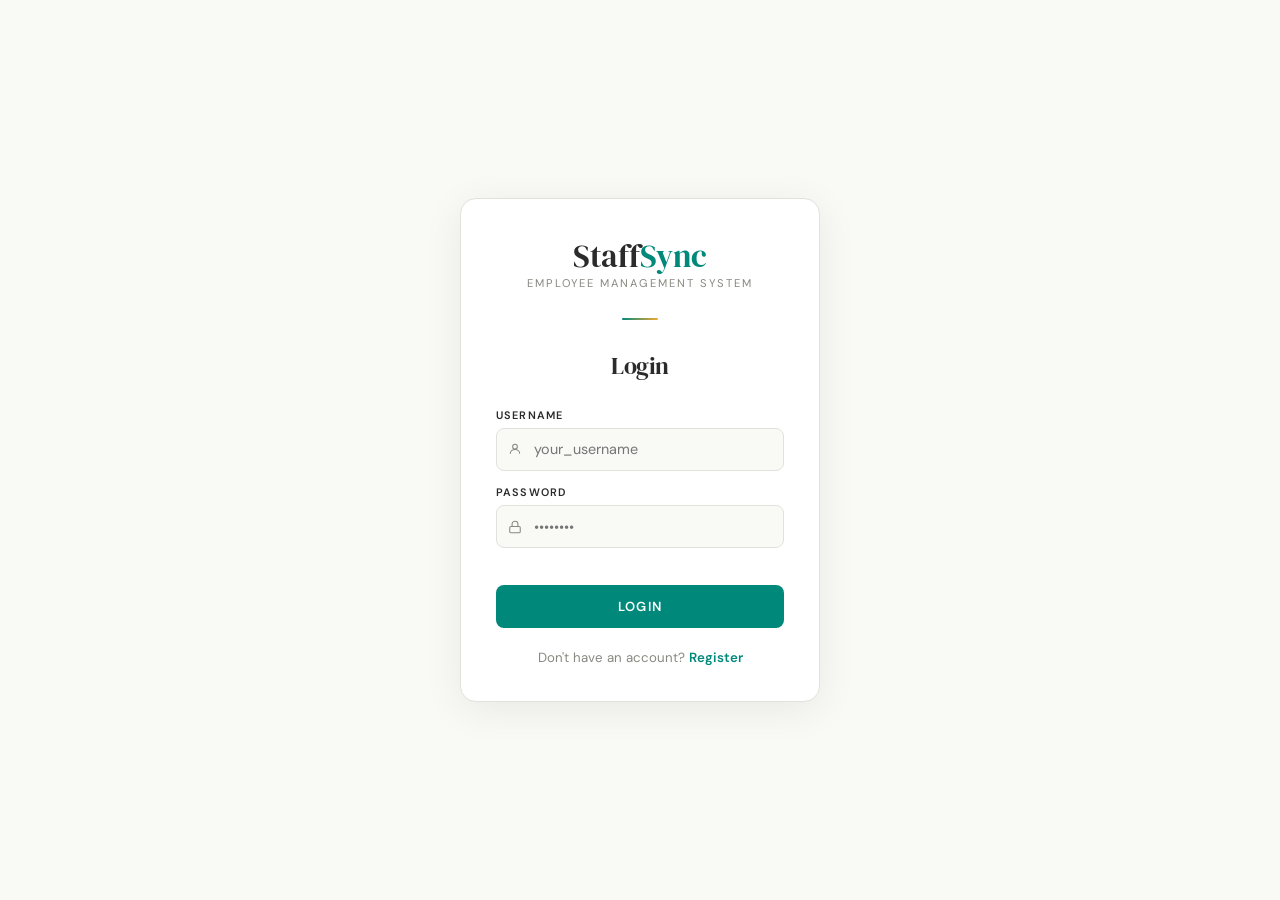
==== commit 2cbbc7c1: "Refactor: update script tags to type="module" in all HTML files for ES module support" ====
--- a/app/src/main/resources/static/index.html
+++ b/app/src/main/resources/static/index.html
@@ -139,14 +139,29 @@
             border-color: rgba(0,150,136,0.3);
         }
         .sel-filter-info {
-            font-size: 0.7rem;
+            display: flex;
+            align-items: center;
+            flex-wrap: wrap;
+            gap: 0.35rem;
+        }
+        .sel-filter-badge {
+            font-size: 0.72rem;
+            font-weight: 600;
+            padding: 2px 10px;
+            border-radius: 20px;
+            white-space: nowrap;
+            border: 1px solid var(--border);
+            background: var(--offwhite);
             color: var(--muted);
+        }
+        .sel-filter-badge--active {
+            background: rgba(0,150,136,0.08);
+            border-color: rgba(0,150,136,0.3);
+            color: var(--teal);
+        }
+        .sel-filter-badge--none {
             font-style: italic;
-        }
-        .sel-filter-info--active {
-            color: var(--teal);
-            font-style: normal;
-            font-weight: 500;
+            font-weight: 400;
         }
         .sel-header-right {
             display: flex;
@@ -222,6 +237,75 @@
             border-radius: 12px;
             overflow: hidden;
         }
+        /* ── Import modal ── */
+        .import-drop-zone {
+            border: 2px dashed var(--border);
+            border-radius: 10px;
+            padding: 2rem 1rem;
+            text-align: center;
+            cursor: pointer;
+            transition: border-color 0.2s, background 0.2s;
+            background: var(--offwhite);
+        }
+        .import-drop-zone:hover,
+        .import-drop-zone.dragover {
+            border-color: var(--teal);
+            background: rgba(0,150,136,0.04);
+        }
+        .import-drop-zone svg { width: 32px; height: 32px; stroke: var(--muted); margin-bottom: 0.5rem; }
+        .import-drop-zone p  { font-size: 0.88rem; color: var(--muted); margin: 0; }
+        .import-drop-zone strong { color: var(--teal); }
+        .import-preview {
+            font-size: 0.82rem;
+            color: var(--charcoal);
+            background: var(--offwhite);
+            border: 1px solid var(--border);
+            border-radius: 8px;
+            padding: 0.6rem 0.9rem;
+            display: flex;
+            align-items: center;
+            justify-content: space-between;
+            gap: 0.5rem;
+        }
+        .import-preview-name { font-weight: 500; }
+        .import-preview-clear {
+            background: none;
+            border: none;
+            cursor: pointer;
+            color: var(--muted);
+            font-size: 1rem;
+            line-height: 1;
+            padding: 0 2px;
+        }
+        .import-preview-clear:hover { color: var(--error); }
+        .import-log {
+            max-height: 160px;
+            overflow-y: auto;
+            font-size: 0.8rem;
+            font-family: var(--font-mono, monospace);
+            background: var(--offwhite);
+            border: 1px solid var(--border);
+            border-radius: 8px;
+            padding: 0.6rem 0.9rem;
+            line-height: 1.7;
+        }
+        .import-log .log-ok    { color: var(--success, #2e7d52); }
+        .import-log .log-skip  { color: var(--muted); }
+        .import-log .log-error { color: var(--error); }
+        .import-hint {
+            font-size: 0.75rem;
+            color: var(--muted);
+            margin-top: 0.5rem;
+        }
+        .import-hint code {
+            font-family: var(--font-mono, monospace);
+            background: var(--offwhite);
+            border: 1px solid var(--border);
+            border-radius: 4px;
+            padding: 1px 5px;
+            font-size: 0.72rem;
+        }
+
         .btn-action--secondary {
             background: var(--offwhite);
             color: var(--charcoal);
@@ -249,6 +333,17 @@
         .sort-arrow.asc  { opacity: 1; color: var(--teal); }
         .sort-arrow.desc { opacity: 1; color: var(--teal); }
 
+        /* ── Table body row padding ── */
+        #employeeTableBody tr { border-bottom: 1px solid var(--border); }
+        #employeeTableBody tr:last-child { border-bottom: none; }
+        #employeeTableBody tr:hover { background: var(--offwhite); }
+        #employeeTableBody td {
+            padding: 1rem 1rem;
+            vertical-align: middle;
+            font-size: 0.9rem;
+            color: var(--charcoal);
+        }
+
         @keyframes cardPop {
             0%   { transform: translateY(-3px); opacity: 0.7; }
             100% { transform: translateY(0);    opacity: 1; }
@@ -291,6 +386,80 @@
             color: #fff;
             cursor: default;
         }
+
+        /* ── Table action buttons ── */
+        .tbl-btn {
+            font-family: 'DM Sans', sans-serif;
+            font-size: 0.75rem;
+            font-weight: 600;
+            padding: 4px 10px;
+            border-radius: 6px;
+            border: 1.5px solid var(--border);
+            cursor: pointer;
+            text-decoration: none;
+            display: inline-flex;
+            align-items: center;
+            transition: border-color 0.15s, color 0.15s, background 0.15s;
+        }
+        .tbl-btn--view {
+            background: rgba(0,150,136,0.06);
+            color: var(--teal);
+            border-color: rgba(0,150,136,0.35);
+        }
+        .tbl-btn--view:hover { background: rgba(0,150,136,0.14); border-color: var(--teal); }
+        .tbl-btn--ghost {
+            background: var(--offwhite);
+            color: var(--charcoal);
+        }
+        .tbl-btn--ghost:hover { border-color: var(--teal); color: var(--teal); }
+        .tbl-btn--danger {
+            background: transparent;
+            color: var(--error);
+            border-color: var(--error);
+        }
+        .tbl-btn--danger:hover { background: rgba(192,57,43,0.07); }
+
+        /* ── View modal fields ── */
+        .view-field {
+            display: flex;
+            justify-content: space-between;
+            align-items: center;
+            padding: 0.65rem 0;
+            border-bottom: 1px solid var(--border);
+            gap: 1rem;
+        }
+        .view-field:last-of-type { border-bottom: none; }
+        .view-label {
+            font-size: 0.7rem;
+            font-weight: 600;
+            letter-spacing: 0.07em;
+            text-transform: uppercase;
+            color: var(--muted);
+            flex-shrink: 0;
+        }
+        .view-value {
+            font-size: 0.9rem;
+            color: var(--charcoal);
+            text-align: right;
+        }
+        .view-value--salary {
+            font-family: 'DM Serif Display', serif;
+            font-size: 1.1rem;
+            color: var(--charcoal);
+        }
+        .view-modal-actions {
+            display: flex;
+            justify-content: flex-end;
+            margin-top: 1.25rem;
+        }
+        /* ── Export modal option buttons ── */
+        #exportAllBtn:hover:not(:disabled) {
+            border-color: var(--charcoal);
+        }
+        #exportViewBtn:hover:not(:disabled) {
+            border-color: var(--teal);
+            background: rgba(0,150,136,0.08);
+        }
     </style>
 </head>
 <body class="page-body">
@@ -305,13 +474,33 @@
             <h1 class="page-title">Employee Dashboard</h1>
             <p class="page-subtitle">Manage and view all employees</p>
         </div>
-        <a href="add-employee.html" class="btn-action btn-action--primary">
-            <svg viewBox="0 0 24 24" fill="none" stroke="currentColor" stroke-width="2"
-                 stroke-linecap="round" stroke-linejoin="round" style="width:15px;height:15px">
-                <line x1="12" y1="5" x2="12" y2="19"/><line x1="5" y1="12" x2="19" y2="12"/>
-            </svg>
-            Add Employee
-        </a>
+        <div style="display:flex;gap:0.6rem;flex-wrap:wrap;align-items:center">
+            <button onclick="exportCSV()" class="btn-action btn-action--secondary" style="display:inline-flex;align-items:center;gap:0.4rem;text-decoration:none">
+                <svg viewBox="0 0 24 24" fill="none" stroke="currentColor" stroke-width="2"
+                     stroke-linecap="round" stroke-linejoin="round" style="width:15px;height:15px">
+                    <path d="M21 15v4a2 2 0 01-2 2H5a2 2 0 01-2-2v-4"/>
+                    <polyline points="7 10 12 15 17 10"/>
+                    <line x1="12" y1="15" x2="12" y2="3"/>
+                </svg>
+                Export CSV
+            </button>
+            <button onclick="openImportModal()" class="btn-action btn-action--secondary" style="display:inline-flex;align-items:center;gap:0.4rem;text-decoration:none">
+                <svg viewBox="0 0 24 24" fill="none" stroke="currentColor" stroke-width="2"
+                     stroke-linecap="round" stroke-linejoin="round" style="width:15px;height:15px">
+                    <path d="M21 15v4a2 2 0 01-2 2H5a2 2 0 01-2-2v-4"/>
+                    <polyline points="17 8 12 3 7 8"/>
+                    <line x1="12" y1="3" x2="12" y2="15"/>
+                </svg>
+                Import CSV
+            </button>
+            <a href="add-employee.html" class="btn-action btn-action--primary" style="display:inline-flex;align-items:center;gap:0.4rem;text-decoration:none">
+                <svg viewBox="0 0 24 24" fill="none" stroke="currentColor" stroke-width="2"
+                     stroke-linecap="round" stroke-linejoin="round" style="width:15px;height:15px">
+                    <line x1="12" y1="5" x2="12" y2="19"/><line x1="5" y1="12" x2="19" y2="12"/>
+                </svg>
+                Add Employee
+            </a>
+        </div>
     </div>
 
     <!-- ══════════════════════════════════
@@ -345,12 +534,12 @@
          ══════════════════════════════════ -->
     <div id="selectionStatsSection" style="display:none;margin-bottom:0.5rem">
         <div class="stats-section-header" style="margin-bottom:0.55rem">
-            <div style="display:flex;flex-direction:column;gap:0.2rem">
+            <div style="display:flex;align-items:center;gap:0.65rem;flex-wrap:wrap">
                 <span class="stats-section-label">
                     <span class="section-dot section-dot--sel"></span>
                     Current View
                 </span>
-                <span class="sel-filter-info" id="selFilterInfo"></span>
+                <div class="sel-filter-info" id="selFilterInfo"></div>
             </div>
         </div>
         <div class="stats-row">
@@ -382,13 +571,7 @@
         <div class="category-wrap">
             <select id="departmentFilter" class="category-select">
                 <option value="">All Departments</option>
-                <option value="IT">IT</option>
-                <option value="HR">HR</option>
-                <option value="Finance">Finance</option>
-                <option value="Marketing">Marketing</option>
-                <option value="Sales">Sales</option>
-                <option value="Operations">Operations</option>
-                <option value="Engineering">Engineering</option>
+                <!-- Options populated dynamically by dashboard.js loadDepartments() -->
             </select>
             <svg viewBox="0 0 24 24" stroke-width="2" stroke-linecap="round" stroke-linejoin="round">
                 <polyline points="6 9 12 15 18 9"/>
@@ -428,7 +611,20 @@
         </button>
     </div>
 
-    <p class="results-count" id="resultsCount"></p>
+    <!-- ── Toolbar: results count (left) + per-page selector (right) ── -->
+    <div style="display:flex;align-items:center;justify-content:space-between;margin-top:0.75rem;margin-bottom:0.75rem;gap:0.65rem;">
+        <p class="results-count" id="resultsCount" style="margin:0"></p>
+        <div class="category-wrap">
+            <select class="category-select" id="perPageSelect">
+                <option value="10" selected>10 per page</option>
+                <option value="25">25 per page</option>
+                <option value="50">50 per page</option>
+            </select>
+            <svg viewBox="0 0 24 24" stroke-width="2" stroke-linecap="round" stroke-linejoin="round">
+                <polyline points="6 9 12 15 18 9"/>
+            </svg>
+        </div>
+    </div>
 
     <!-- ── Employee table ── -->
     <div class="table-container">
@@ -436,12 +632,12 @@
             <table id="employeeTable" style="width:100%;border-collapse:collapse;display:none">
                 <thead>
                 <tr style="background:var(--offwhite);border-bottom:1.5px solid var(--border)">
-                    <th class="th-sort" onclick="sortTable('employeeId')" style="padding:.75rem 1rem;font-size:.68rem;font-weight:600;letter-spacing:.08em;text-transform:uppercase;color:var(--muted);text-align:left;white-space:nowrap;cursor:pointer;user-select:none">Emp ID <span class="sort-arrow" id="sort-employeeId">↕</span></th>
-                    <th class="th-sort" onclick="sortTable('name')" style="padding:.75rem 1rem;font-size:.68rem;font-weight:600;letter-spacing:.08em;text-transform:uppercase;color:var(--muted);text-align:left;cursor:pointer;user-select:none">Name <span class="sort-arrow" id="sort-name">↕</span></th>
-                    <th class="th-sort" onclick="sortTable('dateOfBirth')" style="padding:.75rem 1rem;font-size:.68rem;font-weight:600;letter-spacing:.08em;text-transform:uppercase;color:var(--muted);text-align:left;white-space:nowrap;cursor:pointer;user-select:none">Date of Birth <span class="sort-arrow" id="sort-dateOfBirth">↕</span></th>
-                    <th class="th-sort" onclick="sortTable('age')" style="padding:.75rem 1rem;font-size:.68rem;font-weight:600;letter-spacing:.08em;text-transform:uppercase;color:var(--muted);text-align:left;cursor:pointer;user-select:none">Age <span class="sort-arrow" id="sort-age">↕</span></th>
-                    <th class="th-sort" onclick="sortTable('department')" style="padding:.75rem 1rem;font-size:.68rem;font-weight:600;letter-spacing:.08em;text-transform:uppercase;color:var(--muted);text-align:left;cursor:pointer;user-select:none">Department <span class="sort-arrow" id="sort-department">↕</span></th>
-                    <th class="th-sort" onclick="sortTable('salary')" style="padding:.75rem 1rem;font-size:.68rem;font-weight:600;letter-spacing:.08em;text-transform:uppercase;color:var(--muted);text-align:left;cursor:pointer;user-select:none">Salary <span class="sort-arrow" id="sort-salary">↕</span></th>
+                    <th class="th-sort" data-sort="employeeId" style="padding:.75rem 1rem;font-size:.68rem;font-weight:600;letter-spacing:.08em;text-transform:uppercase;color:var(--muted);text-align:left;white-space:nowrap;cursor:pointer;user-select:none">Emp ID <span class="sort-arrow" id="sort-employeeId">↕</span></th>
+                    <th class="th-sort" data-sort="name" style="padding:.75rem 1rem;font-size:.68rem;font-weight:600;letter-spacing:.08em;text-transform:uppercase;color:var(--muted);text-align:left;cursor:pointer;user-select:none">Name <span class="sort-arrow" id="sort-name">↕</span></th>
+                    <th class="th-sort" data-sort="dateOfBirth" style="padding:.75rem 1rem;font-size:.68rem;font-weight:600;letter-spacing:.08em;text-transform:uppercase;color:var(--muted);text-align:left;white-space:nowrap;cursor:pointer;user-select:none">Date of Birth <span class="sort-arrow" id="sort-dateOfBirth">↕</span></th>
+                    <th class="th-sort" data-sort="age" style="padding:.75rem 1rem;font-size:.68rem;font-weight:600;letter-spacing:.08em;text-transform:uppercase;color:var(--muted);text-align:left;cursor:pointer;user-select:none">Age <span class="sort-arrow" id="sort-age">↕</span></th>
+                    <th class="th-sort" data-sort="department" style="padding:.75rem 1rem;font-size:.68rem;font-weight:600;letter-spacing:.08em;text-transform:uppercase;color:var(--muted);text-align:left;cursor:pointer;user-select:none">Department <span class="sort-arrow" id="sort-department">↕</span></th>
+                    <th class="th-sort" data-sort="salary" style="padding:.75rem 1rem;font-size:.68rem;font-weight:600;letter-spacing:.08em;text-transform:uppercase;color:var(--muted);text-align:left;cursor:pointer;user-select:none">Salary <span class="sort-arrow" id="sort-salary">↕</span></th>
                     <th style="padding:.75rem 1rem;font-size:.68rem;font-weight:600;letter-spacing:.08em;text-transform:uppercase;color:var(--muted);text-align:left">Actions</th>
                 </tr>
                 </thead>
@@ -466,6 +662,132 @@
     <div id="pagination" class="pagination"></div>
 
 </main>
+
+<!-- ── Export CSV modal ── -->
+<div id="exportModal"
+     style="display:none;position:fixed;inset:0;background:rgba(0,0,0,0.45);z-index:999;align-items:center;justify-content:center">
+    <div style="background:var(--surface);border-radius:14px;padding:2rem;max-width:400px;width:90%;box-shadow:0 8px 32px rgba(0,0,0,0.18)">
+
+        <!-- Header -->
+        <div style="display:flex;justify-content:space-between;align-items:center;margin-bottom:0.5rem">
+            <h2 style="font-family:'DM Serif Display',serif;font-size:1.25rem;color:var(--charcoal)">Export CSV</h2>
+            <button onclick="closeExportModal()"
+                    style="background:none;border:none;cursor:pointer;color:var(--muted);font-size:1.3rem;line-height:1;padding:2px 6px">&times;</button>
+        </div>
+        <p style="font-size:0.85rem;color:var(--muted);margin-bottom:1.5rem">Choose which employees to include in the export.</p>
+
+        <!-- Option: Export All -->
+        <button id="exportAllBtn" onclick="exportAll()"
+                style="width:100%;display:flex;align-items:center;gap:1rem;padding:1rem 1.1rem;
+                       background:var(--offwhite);border:1.5px solid var(--border);border-radius:10px;
+                       cursor:pointer;text-align:left;margin-bottom:0.75rem;transition:border-color 0.18s">
+            <svg viewBox="0 0 24 24" fill="none" stroke="currentColor" stroke-width="1.8"
+                 stroke-linecap="round" stroke-linejoin="round"
+                 style="width:20px;height:20px;flex-shrink:0;stroke:var(--charcoal)">
+                <path d="M17 21v-2a4 4 0 00-4-4H5a4 4 0 00-4 4v2"/>
+                <circle cx="9" cy="7" r="4"/>
+                <path d="M23 21v-2a4 4 0 00-3-3.87"/><path d="M16 3.13a4 4 0 010 7.75"/>
+            </svg>
+            <div>
+                <div style="font-size:0.9rem;font-weight:600;color:var(--charcoal)" id="exportAllCount">All Employees</div>
+                <div style="font-size:0.78rem;color:var(--muted);margin-top:0.1rem">Exports every employee regardless of active filters</div>
+            </div>
+        </button>
+
+        <!-- Option: Export Current View -->
+        <button id="exportViewBtn" onclick="exportCurrentView()"
+                style="width:100%;display:flex;align-items:center;gap:1rem;padding:1rem 1.1rem;
+                       background:rgba(0,150,136,0.04);border:1.5px solid rgba(0,150,136,0.3);border-radius:10px;
+                       cursor:pointer;text-align:left;transition:border-color 0.18s">
+            <svg viewBox="0 0 24 24" fill="none" stroke="currentColor" stroke-width="1.8"
+                 stroke-linecap="round" stroke-linejoin="round"
+                 style="width:20px;height:20px;flex-shrink:0;stroke:var(--teal)">
+                <polygon points="22 3 2 3 10 12.46 10 19 14 21 14 12.46 22 3"/>
+            </svg>
+            <div>
+                <div style="font-size:0.9rem;font-weight:600;color:var(--teal)" id="exportViewCount">Current View</div>
+                <div style="font-size:0.78rem;color:var(--muted);margin-top:0.1rem">Exports only the employees matching your active filters</div>
+                <div id="exportViewNote"
+                     style="display:none;font-size:0.75rem;color:var(--muted);margin-top:0.25rem;font-style:italic">
+                    No filters active — same as Export All
+                </div>
+            </div>
+        </button>
+
+        <div style="display:flex;justify-content:flex-end;margin-top:1.25rem">
+            <button onclick="closeExportModal()" class="btn-action btn-action--secondary">Cancel</button>
+        </div>
+    </div>
+</div>
+
+<!-- ── Import CSV modal ── -->
+<div id="importModal"
+     style="display:none;position:fixed;inset:0;background:rgba(0,0,0,0.45);z-index:999;align-items:center;justify-content:center">
+    <div style="background:var(--surface);border-radius:14px;padding:2rem;max-width:480px;width:90%;box-shadow:0 8px 32px rgba(0,0,0,0.18)">
+        <div style="display:flex;justify-content:space-between;align-items:center;margin-bottom:1.25rem">
+            <h2 style="font-family:'DM Serif Display',serif;font-size:1.25rem;color:var(--charcoal)">Import CSV</h2>
+            <button onclick="closeImportModal()"
+                    style="background:none;border:none;cursor:pointer;color:var(--muted);font-size:1.3rem;line-height:1;padding:2px 6px">&times;</button>
+        </div>
+
+        <!-- Drop zone (hidden once file picked) -->
+        <div id="importDropZone" class="import-drop-zone"
+             onclick="document.getElementById('csvFileInput').click()"
+             ondragover="event.preventDefault();this.classList.add('dragover')"
+             ondragleave="this.classList.remove('dragover')"
+             ondrop="handleFileDrop(event)">
+            <svg viewBox="0 0 24 24" fill="none" stroke="currentColor" stroke-width="1.6"
+                 stroke-linecap="round" stroke-linejoin="round">
+                <path d="M21 15v4a2 2 0 01-2 2H5a2 2 0 01-2-2v-4"/>
+                <polyline points="17 8 12 3 7 8"/>
+                <line x1="12" y1="3" x2="12" y2="15"/>
+            </svg>
+            <p>Drop a CSV file here or <strong>click to browse</strong></p>
+        </div>
+        <input type="file" id="csvFileInput" accept=".csv" style="display:none" onchange="handleFileSelect(event)">
+
+        <!-- File preview (shown once file picked) -->
+        <div id="importPreview" style="display:none;margin-top:0.75rem">
+            <div class="import-preview">
+                <span class="import-preview-name" id="importFileName"></span>
+                <button class="import-preview-clear" onclick="clearImportFile()" title="Remove file">&times;</button>
+            </div>
+        </div>
+
+        <!-- Format hint -->
+        <p class="import-hint" style="margin-top:0.75rem">
+            Required columns:
+            <code>employeeId</code>, <code>name</code>, <code>dateOfBirth</code> (YYYY-MM-DD),
+            <code>department</code>, <code>salary</code>
+        </p>
+
+        <!-- Import log (shown after import) -->
+        <div id="importLog" style="display:none;margin-top:0.75rem">
+            <p style="font-size:0.75rem;font-weight:600;text-transform:uppercase;letter-spacing:0.06em;color:var(--muted);margin-bottom:0.4rem">Import Log</p>
+            <div class="import-log" id="importLogContent"></div>
+        </div>
+
+        <div style="display:flex;gap:0.75rem;justify-content:flex-end;margin-top:1.25rem">
+            <button onclick="closeImportModal()" class="btn-action btn-action--secondary">Cancel</button>
+            <button onclick="runImport()" id="importBtn" class="btn-action btn-action--primary" disabled>
+                Upload
+            </button>
+        </div>
+    </div>
+</div>
+
+<!-- ── View modal ── -->
+<div id="viewModal"
+     style="display:none;position:fixed;inset:0;background:rgba(0,0,0,0.45);z-index:999;align-items:center;justify-content:center">
+    <div style="background:var(--surface);border-radius:14px;padding:2rem;max-width:420px;width:90%;box-shadow:0 8px 32px rgba(0,0,0,0.18)">
+        <div style="display:flex;justify-content:space-between;align-items:center;margin-bottom:1.25rem">
+            <h2 style="font-family:'DM Serif Display',serif;font-size:1.25rem;color:var(--charcoal)">Employee Details</h2>
+            <button onclick="closeViewModal()"
+                    style="background:none;border:none;cursor:pointer;color:var(--muted);font-size:1.3rem;line-height:1;padding:2px 6px">&times;</button>
+        </div>
+        <div id="viewModalBody"></div>
+    </div>
+</div>
 
 <!-- ── Delete modal ── -->
 <div id="deleteModal"
@@ -492,6 +814,6 @@
 </div>
 
 <script src="js/navbar.js"></script>
-<script src="js/dashboard.js"></script>
+<script type="module" src="js/dashboard.js"></script>
 </body>
 </html>
--- a/app/src/main/resources/static/css/style.css
+++ b/app/src/main/resources/static/css/style.css
@@ -1,5 +1,5 @@
 /* ============================================================
-   Booktopia — Global Styles
+   StaffSync — Global Styles
    Fonts: DM Serif Display + DM Sans (load via Google Fonts)
    ============================================================ */
 
@@ -64,7 +64,7 @@
   margin-bottom: 0.2rem;
 }
 
-.auth-brand .logo span { color: var(--amber); }
+.auth-brand .logo span { color: var(--teal); }
 
 .auth-brand .tagline {
   font-size: 0.7rem;
